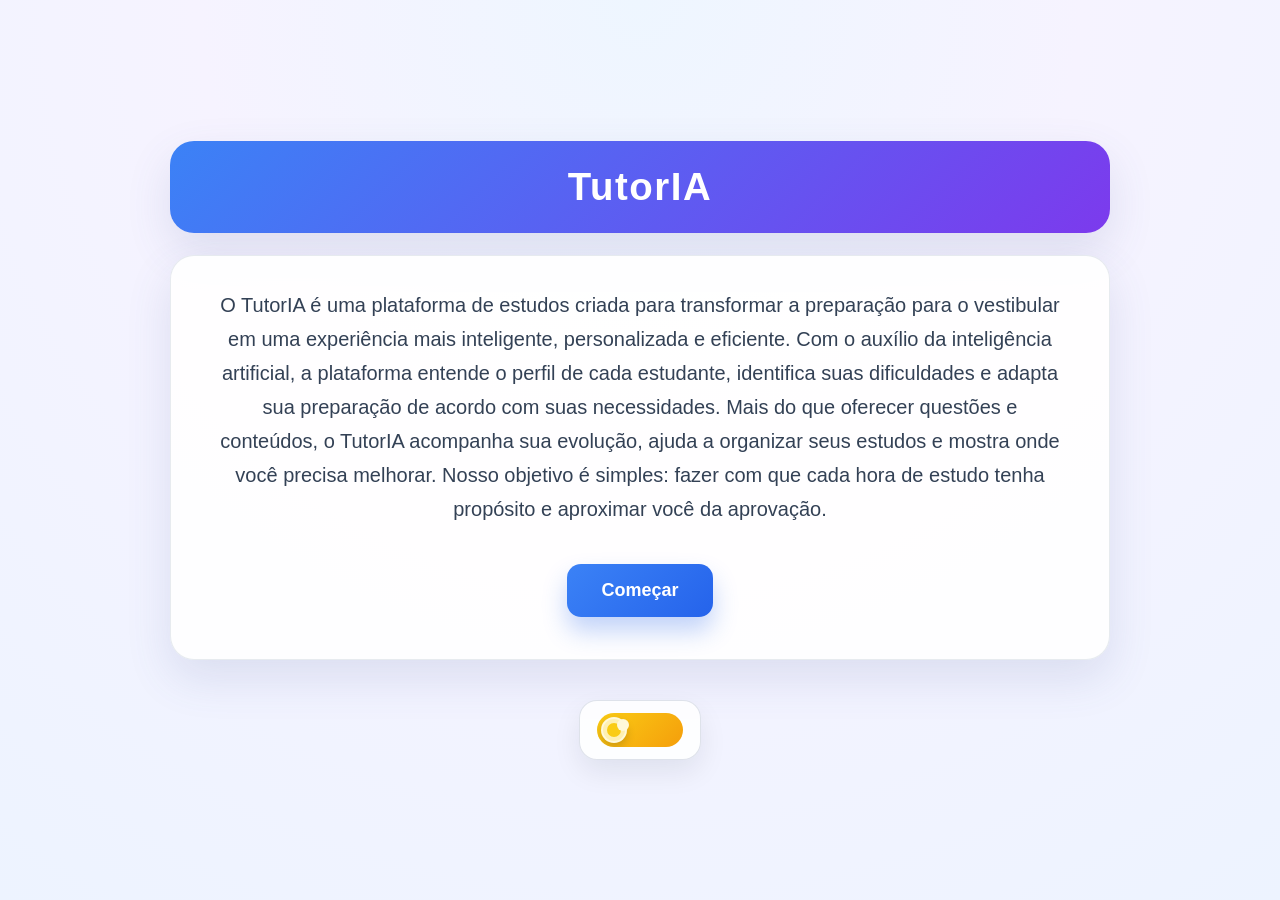
==== index.html @ a5920f99 "Primeiro commit do TutorIA" ====
<!DOCTYPE html>
<html lang="pt-BR">
<head>
    <meta charset="UTF-8">
    <meta name="viewport" content="width=device-width, initial-scale=1.0">
    <title>TutorIA</title>
    <link rel="stylesheet" href="style.css">
</head>

<body>

    <main class="hero">

        <div class="title-box">
            <h1>TutorIA</h1>
        </div>

        <div class="content-box">
            <p>
                O TutorIA é uma plataforma de estudos criada para transformar a preparação para o vestibular em uma experiência mais inteligente, personalizada e eficiente. Com o auxílio da inteligência artificial, a plataforma entende o perfil de cada estudante, identifica suas dificuldades e adapta sua preparação de acordo com suas necessidades.
                Mais do que oferecer questões e conteúdos, o TutorIA acompanha sua evolução, ajuda a organizar seus estudos e mostra onde você precisa melhorar. Nosso objetivo é simples: fazer com que cada hora de estudo tenha propósito e aproximar você da aprovação.
            </p>

            <a href="login.html">
                <button>Começar</button>
            </a>
        </div>

    </main>

    <div class="theme-toggle-card" aria-label="Alternar tema">
        <button class="theme-toggle" type="button" aria-label="Ativar modo escuro">
            <span class="toggle-track">
                <span class="toggle-thumb"></span>
            </span>
        </button>
    </div>

    <script>
        const toggle = document.querySelector('.theme-toggle');
        const body = document.body;

        function applyTheme(isDark) {
            body.classList.toggle('dark-mode', isDark);
            toggle.setAttribute('aria-label', isDark ? 'Ativar modo claro' : 'Ativar modo escuro');
            toggle.querySelector('.toggle-thumb').style.transform = isDark ? 'translateX(52px) rotate(180deg)' : 'translateX(0) rotate(0deg)';
            toggle.querySelector('.toggle-thumb').style.background = isDark ? '#dbeafe' : '#fff9d9';
            localStorage.setItem('theme', isDark ? 'dark' : 'light');
        }

        const savedTheme = localStorage.getItem('theme');
        if (savedTheme === 'dark') {
            applyTheme(true);
        }

        toggle.addEventListener('click', () => {
            const isDark = !body.classList.contains('dark-mode');
            applyTheme(isDark);
        });
    </script>

</body>
</html>
---- style.css ----
body {
    font-family: "Segoe UI", Tahoma, Geneva, Verdana, sans-serif;
    background: radial-gradient(circle at top, #eef6ff 0%, #f6f3ff 40%, #edf3ff 100%);
    margin: 0;
    min-height: 100vh;
    display: flex;
    flex-direction: column;
    justify-content: center;
    align-items: center;
    padding: 40px 20px;
    box-sizing: border-box;
    transition: background 0.35s ease, color 0.35s ease;
}

body.dark-mode {
    background: radial-gradient(circle at top, #101827 0%, #111827 35%, #0f172a 100%);
    color: #e2e8f0;
}

.hero,
.login-wrapper {
    width: 940px;
    max-width: 100%;
}

.title-box,
.content-box {
    background: rgba(255, 255, 255, 0.92);
    border: 1px solid rgba(148, 163, 184, 0.22);
    border-radius: 24px;
    box-shadow: 0 18px 45px rgba(76, 95, 150, 0.14);
    padding: 32px 42px;
    margin-bottom: 22px;
    transition: background 0.35s ease, border-color 0.35s ease, box-shadow 0.35s ease;
}

body.dark-mode .title-box,
body.dark-mode .content-box {
    background: rgba(15, 23, 42, 0.9);
    border-color: rgba(148, 163, 184, 0.22);
    box-shadow: 0 20px 50px rgba(2, 6, 23, 0.48);
}

.title-box {
    text-align: center;
    background: linear-gradient(135deg, #3b82f6 0%, #7c3aed 100%);
    border: none;
    padding-top: 24px;
    padding-bottom: 24px;
}

.title-box h1 {
    font-size: clamp(2rem, 3vw, 3rem);
    margin: 0;
    color: #ffffff;
    letter-spacing: 0.04em;
    font-weight: 700;
}

.content-box {
    text-align: center;
}

p {
    font-size: 20px;
    line-height: 1.7;
    margin: 0 0 28px;
    color: #334155;
    transition: color 0.35s ease;
}

body.dark-mode p,
body.dark-mode .login-box p {
    color: #e2e8f0;
}

button {
    padding: 16px 34px;
    font-size: 18px;
    font-weight: 600;
    cursor: pointer;
    border: none;
    border-radius: 14px;
    background: linear-gradient(135deg, #3b82f6 0%, #2563eb 100%);
    color: #fff;
    margin: 10px 0;
    box-shadow: 0 14px 24px rgba(37, 99, 235, 0.28);
    transition: transform 0.2s ease, box-shadow 0.2s ease, opacity 0.2s ease;
}

button:hover {
    transform: translateY(-2px);
    box-shadow: 0 18px 28px rgba(37, 99, 235, 0.35);
}

.secondary-btn {
    background: linear-gradient(135deg, #e2e8f0 0%, #cbd5e1 100%);
    color: #1e293b;
    box-shadow: none;
}

body.dark-mode .secondary-btn {
    background: linear-gradient(135deg, #1e293b 0%, #0f172a 100%);
    color: #e2e8f0;
}

.secondary-btn:hover {
    box-shadow: 0 10px 20px rgba(100, 116, 139, 0.2);
}

.login-box {
    display: flex;
    flex-direction: column;
    gap: 12px;
}

.account-box {
    padding-top: 28px;
    padding-bottom: 28px;
}

.login-box input {
    width: 100%;
    box-sizing: border-box;
    padding: 15px 16px;
    font-size: 16px;
    border: 1px solid #dfe7f3;
    border-radius: 12px;
    outline: none;
    background: #f8fafc;
    color: #0f172a;
    transition: border-color 0.2s ease, box-shadow 0.2s ease, background 0.2s ease, color 0.2s ease, transform 0.2s ease;
}

.login-box input:hover {
    transform: translateY(-1px);
}

body.dark-mode .login-box input {
    background: #0f172a;
    border-color: #334155;
    color: #f8fafc;
}

.login-box input:focus {
    border-color: #7c3aed;
    box-shadow: 0 0 0 4px rgba(124, 58, 237, 0.12);
}

.login-box p {
    font-size: 16px;
    margin: 18px 0 6px;
}

.form-error {
    display: none;
    margin: 0 0 10px;
    font-size: 14px;
    color: #991b1b;
    text-align: left;
    background: #fff1f2;
    border: 1px solid #fb7185;
    border-radius: 10px;
    padding: 10px 12px;
}

body.dark-mode .form-error {
    color: #fecaca;
    background: #450a0a;
    border-color: #ef4444;
}

.login-box input.invalid {
    border-color: #dc2626;
    box-shadow: 0 0 0 3px rgba(220, 38, 38, 0.12);
}

.password-field-wrap {
    position: relative;
    width: 100%;
}

.password-rules {
    display: none;
    margin-top: 8px;
    background: #f8fafc;
    border: 1px solid #dfe7f3;
    border-radius: 14px;
    padding: 12px 14px;
    text-align: left;
    box-shadow: 0 10px 22px rgba(15, 23, 42, 0.08);
    position: relative;
    z-index: 2;
}

.password-rules.show {
    display: block;
}

.password-rules p {
    margin: 0 0 8px;
    font-size: 14px;
    color: #334155;
    line-height: 1.4;
    font-weight: 600;
}

.password-rules ul {
    margin: 0;
    padding-left: 16px;
    font-size: 13px;
    color: #475569;
    line-height: 1.7;
}

.password-rules li {
    transition: color 0.2s ease;
}

.password-rules li.valid {
    color: #16a34a;
}

.password-rules li.invalid {
    color: #475569;
}

body.dark-mode .password-rules {
    background: #0f172a;
    border-color: #334155;
}

body.dark-mode .password-rules p,
body.dark-mode .password-rules ul,
body.dark-mode .password-rules li.invalid {
    color: #e2e8f0;
}

body.dark-mode .password-rules li.valid {
    color: #4ade80;
}

.remember-me {
    display: flex;
    align-items: center;
    gap: 10px;
    font-size: 15px;
    color: #475569;
    cursor: pointer;
    margin: 4px 0 2px;
    text-align: left;
}

.remember-me input {
    width: 16px;
    height: 16px;
    margin: 0;
}

body.dark-mode .remember-me {
    color: #e2e8f0;
}

a {
    text-decoration: none;
    display: inline-block;
}

.theme-toggle-card {
    width: 120px;
    height: 58px;
    background: rgba(255, 255, 255, 0.85);
    border: 1px solid rgba(148, 163, 184, 0.3);
    border-radius: 18px;
    box-shadow: 0 12px 28px rgba(15, 23, 42, 0.08);
    display: flex;
    align-items: center;
    justify-content: center;
    margin-top: 18px;
    transition: background 0.35s ease, border-color 0.35s ease, transform 0.2s ease;
}

body.dark-mode .theme-toggle-card {
    background: rgba(15, 23, 42, 0.9);
    border-color: rgba(148, 163, 184, 0.3);
}

.theme-toggle-card:hover {
    transform: translateY(-1px);
}

.theme-toggle {
    background: transparent;
    border: none;
    box-shadow: none;
    margin: 0;
    padding: 0;
    cursor: pointer;
}

.toggle-track {
    width: 86px;
    height: 34px;
    background: linear-gradient(135deg, #facc15 0%, #f59e0b 100%);
    border-radius: 999px;
    display: flex;
    align-items: center;
    padding: 4px;
    box-sizing: border-box;
    position: relative;
    transition: background 0.3s ease, transform 0.25s ease;
    overflow: hidden;
}

body.dark-mode .toggle-track {
    background: linear-gradient(135deg, #1e293b 0%, #334155 100%);
}

.toggle-thumb {
    width: 26px;
    height: 26px;
    border-radius: 50%;
    position: relative;
    display: block;
    background: #fff9d9;
    transform: translateX(0) rotate(0deg);
    transition: transform 0.35s ease, background 0.3s ease;
    box-shadow: 0 4px 10px rgba(0, 0, 0, 0.18);
}

body.dark-mode .toggle-thumb {
    transform: translateX(52px) rotate(180deg);
    background: #dbeafe;
}

.toggle-thumb::before,
.toggle-thumb::after {
    content: "";
    position: absolute;
    border-radius: 50%;
}

.toggle-thumb::before {
    width: 14px;
    height: 14px;
    background: #facc15;
    top: 6px;
    left: 6px;
    box-shadow: 0 0 0 4px rgba(250, 204, 21, 0.2);
}

.toggle-thumb::after {
    width: 12px;
    height: 12px;
    background: #fff9d9;
    top: 2px;
    left: 16px;
}

body.dark-mode .toggle-thumb::before {
    background: #f8fafc;
    box-shadow: none;
}

body.dark-mode .toggle-thumb::after {
    width: 18px;
    height: 18px;
    background: #dbeafe;
    top: 4px;
    left: 4px;
    box-shadow: inset 0 0 0 2px rgba(59, 130, 246, 0.15);
}

.theme-icon {
    display: none;
}

.menu-body {
    justify-content: center;
}

.menu-shell {
    width: 900px;
    max-width: 100%;
}

.tutorial-card {
    padding: 30px 34px 26px;
    text-align: left;
}

.welcome-header {
    display: flex;
    align-items: center;
    justify-content: space-between;
    gap: 12px;
    margin-bottom: 18px;
}

.welcome-badge {
    display: inline-flex;
    align-items: center;
    background: rgba(59, 130, 246, 0.1);
    color: #2563eb;
    border: 1px solid rgba(59, 130, 246, 0.2);
    border-radius: 999px;
    padding: 7px 12px;
    font-size: 12px;
    font-weight: 700;
    letter-spacing: 0.06em;
    text-transform: uppercase;
}

body.dark-mode .welcome-badge {
    background: rgba(96, 165, 250, 0.12);
    color: #bfdbfe;
    border-color: rgba(96, 165, 250, 0.2);
}

.tutorial-card h2 {
    margin: 0;
    font-size: clamp(1.4rem, 2vw, 2rem);
    color: #0f172a;
}

body.dark-mode .tutorial-card h2 {
    color: #f8fafc;
}

.tutorial-step {
    min-height: 180px;
    padding: 14px 0 8px;
}

.tutorial-step p {
    margin: 0 0 14px;
    font-size: 1.1rem;
    line-height: 1.6;
}

.tutorial-step ul {
    margin: 0;
    padding-left: 22px;
    display: grid;
    gap: 8px;
    color: #475569;
    font-size: 1rem;
    line-height: 1.6;
}

body.dark-mode .tutorial-step ul {
    color: #cbd5e1;
}

.tutorial-navigation {
    display: flex;
    justify-content: space-between;
    align-items: center;
    gap: 14px;
    margin-top: 22px;
    padding-top: 18px;
    border-top: 1px solid rgba(148, 163, 184, 0.28);
}

.tutorial-navigation button {
    min-width: 140px;
}

.tutorial-navigation button:disabled {
    opacity: 0.5;
    cursor: not-allowed;
    transform: none;
    box-shadow: none;
}

.tutorial-progress {
    margin-top: 18px;
    text-align: center;
    font-size: 0.9rem;
    font-weight: 700;
    color: #475569;
}

body.dark-mode .tutorial-progress {
    color: #cbd5e1;
}
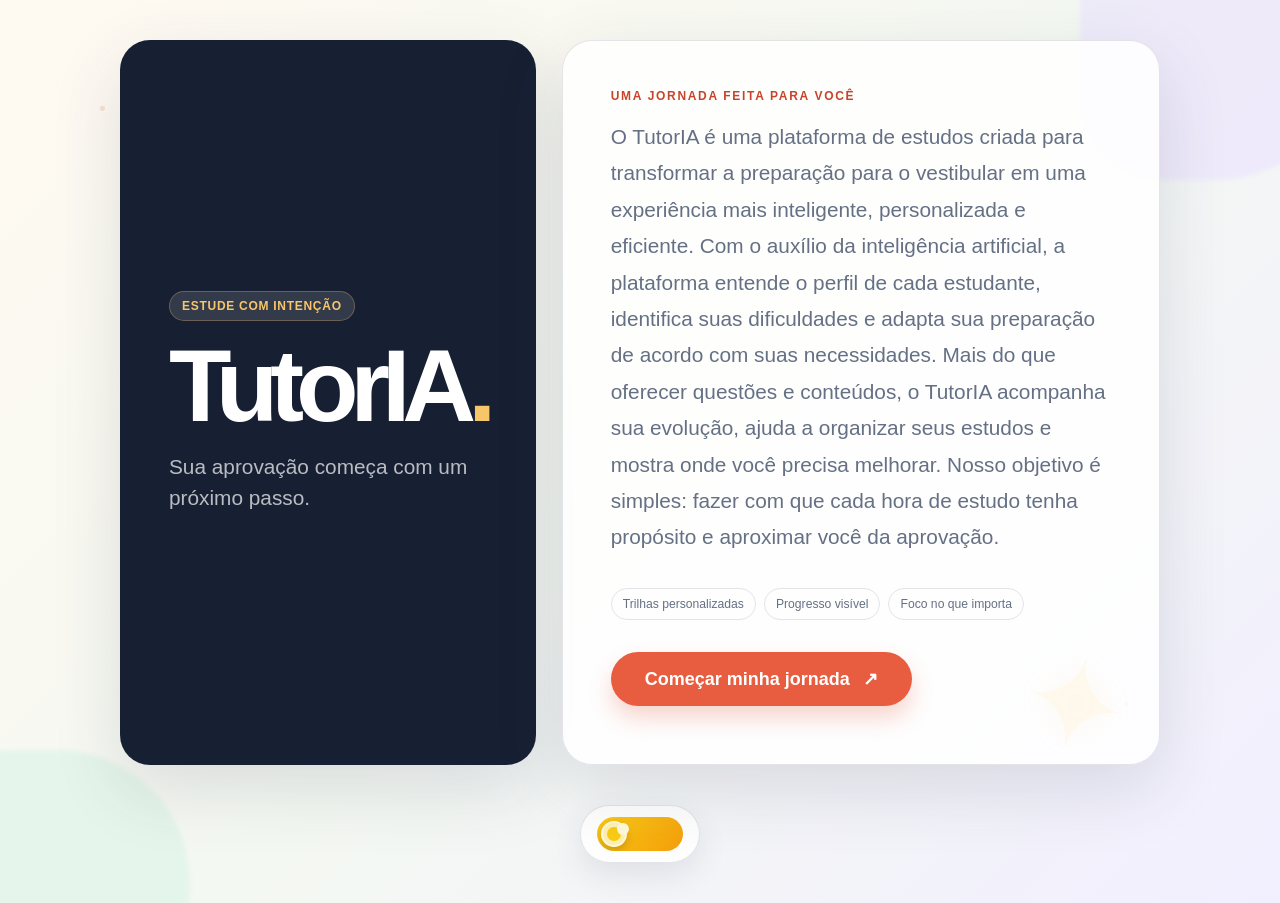
==== commit b34f9a04: "Atualiza design moderno do TutorIA" ====
--- a/index.html
+++ b/index.html
@@ -12,17 +12,26 @@
     <main class="hero">
 
         <div class="title-box">
+            <span class="welcome-badge">Estude com intenção</span>
             <h1>TutorIA</h1>
+            <p class="hero-kicker">Sua aprovação começa com um próximo passo.</p>
         </div>
 
         <div class="content-box">
+            <span class="section-eyebrow">Uma jornada feita para você</span>
             <p>
                 O TutorIA é uma plataforma de estudos criada para transformar a preparação para o vestibular em uma experiência mais inteligente, personalizada e eficiente. Com o auxílio da inteligência artificial, a plataforma entende o perfil de cada estudante, identifica suas dificuldades e adapta sua preparação de acordo com suas necessidades.
                 Mais do que oferecer questões e conteúdos, o TutorIA acompanha sua evolução, ajuda a organizar seus estudos e mostra onde você precisa melhorar. Nosso objetivo é simples: fazer com que cada hora de estudo tenha propósito e aproximar você da aprovação.
             </p>
 
-            <a href="login.html">
-                <button>Começar</button>
+            <div class="feature-row" aria-label="Benefícios do TutorIA">
+                <span>Trilhas personalizadas</span>
+                <span>Progresso visível</span>
+                <span>Foco no que importa</span>
+            </div>
+
+            <a href="login.html" target="_self">
+                <button>Começar minha jornada <span aria-hidden="true">↗</span></button>
             </a>
         </div>
 
--- a/style.css
+++ b/style.css
@@ -164,6 +164,123 @@
     padding: 10px 12px;
 }
 
+.toast-container {
+    position: fixed;
+    right: 18px;
+    bottom: 18px;
+    z-index: 9999;
+    display: flex;
+    flex-direction: column;
+    gap: 10px;
+    pointer-events: none;
+}
+
+.toast {
+    display: flex;
+    align-items: center;
+    gap: 10px;
+    min-width: 220px;
+    max-width: 320px;
+    padding: 10px 12px 10px 10px;
+    border-radius: 14px;
+    font-size: 14px;
+    line-height: 1.4;
+    color: #0f172a;
+    background: rgba(255, 255, 255, 0.97);
+    border: 1px solid rgba(148, 163, 184, 0.4);
+    border-left: 4px solid #60a5fa;
+    box-shadow: 0 18px 40px rgba(15, 23, 42, 0.16);
+    opacity: 0;
+    transform: translateY(8px);
+    animation: toastIn 0.22s ease forwards;
+    pointer-events: auto;
+    backdrop-filter: blur(4px);
+}
+
+.toast::before {
+    content: attr(data-icon);
+    display: inline-flex;
+    align-items: center;
+    justify-content: center;
+    width: 24px;
+    height: 24px;
+    border-radius: 999px;
+    font-size: 12px;
+    font-weight: 700;
+    background: rgba(96, 165, 250, 0.15);
+    color: #1d4ed8;
+    flex-shrink: 0;
+}
+
+.toast.success {
+    background: linear-gradient(135deg, #ecfdf5 0%, #f0fdf4 100%);
+    border-left-color: #22c55e;
+    color: #166534;
+}
+
+.toast.success::before {
+    background: rgba(34, 197, 94, 0.12);
+    color: #15803d;
+}
+
+.toast.error {
+    background: linear-gradient(135deg, #fff1f2 0%, #fff7f8 100%);
+    border-left-color: #ef4444;
+    color: #9f1239;
+}
+
+.toast.error::before {
+    background: rgba(239, 68, 68, 0.12);
+    color: #b91c1c;
+}
+
+.toast.info {
+    background: linear-gradient(135deg, #eff6ff 0%, #f8fbff 100%);
+    border-left-color: #3b82f6;
+    color: #1d4ed8;
+}
+
+.toast.info::before {
+    background: rgba(59, 130, 246, 0.12);
+    color: #1d4ed8;
+}
+
+body.dark-mode .toast {
+    background: rgba(15, 23, 42, 0.96);
+    border-color: rgba(148, 163, 184, 0.35);
+    color: #e2e8f0;
+    box-shadow: 0 18px 38px rgba(2, 6, 23, 0.42);
+}
+
+body.dark-mode .toast.success {
+    background: linear-gradient(135deg, rgba(20, 83, 45, 0.9) 0%, rgba(17, 24, 39, 0.95) 100%);
+    border-left-color: #4ade80;
+    color: #dcfce7;
+}
+
+body.dark-mode .toast.error {
+    background: linear-gradient(135deg, rgba(69, 10, 10, 0.9) 0%, rgba(17, 24, 39, 0.95) 100%);
+    border-left-color: #f87171;
+    color: #ffe4e6;
+}
+
+body.dark-mode .toast.info {
+    background: linear-gradient(135deg, rgba(30, 64, 175, 0.9) 0%, rgba(17, 24, 39, 0.95) 100%);
+    border-left-color: #60a5fa;
+    color: #dbeafe;
+}
+
+@keyframes toastIn {
+    from {
+        opacity: 0;
+        transform: translateY(8px);
+    }
+    to {
+        opacity: 1;
+        transform: translateY(0);
+    }
+}
+
 body.dark-mode .form-error {
     color: #fecaca;
     background: #450a0a;
@@ -483,4 +600,125 @@
 
 body.dark-mode .tutorial-progress {
     color: #cbd5e1;
+}
+
+/* TutorIA visual refresh */
+:root {
+    --ink: #172033;
+    --muted: #657084;
+    --paper: rgba(255, 255, 255, 0.86);
+    --line: rgba(31, 44, 69, 0.12);
+    --accent: #e85d3f;
+    --accent-dark: #c7442a;
+    --mint: #d8f3e5;
+    --lavender: #e9e1ff;
+    --shadow: 0 24px 70px rgba(48, 56, 87, 0.14);
+}
+
+* { box-sizing: border-box; }
+
+body {
+    font-family: "Trebuchet MS", "Segoe UI", sans-serif;
+    color: var(--ink);
+    background: #f8f6f1;
+    background-image: radial-gradient(circle at 8% 12%, rgba(232, 93, 63, 0.18) 0 2px, transparent 3px),
+        radial-gradient(circle at 88% 78%, rgba(91, 157, 137, 0.2) 0 2px, transparent 3px),
+        linear-gradient(135deg, #fffaf1 0%, #f4f8f2 52%, #f2efff 100%);
+    position: relative;
+    overflow-x: hidden;
+}
+
+body::before,
+body::after {
+    content: "";
+    position: fixed;
+    z-index: -1;
+    width: 280px;
+    height: 280px;
+    border-radius: 42% 58% 64% 36%;
+    filter: blur(2px);
+    opacity: 0.55;
+    animation: drift 12s ease-in-out infinite alternate;
+}
+
+body::before { top: -100px; right: -80px; background: var(--lavender); }
+body::after { bottom: -130px; left: -90px; background: var(--mint); animation-delay: -4s; }
+
+.hero, .login-wrapper, .menu-shell { width: min(1040px, 100%); position: relative; z-index: 1; }
+.hero { display: grid; grid-template-columns: 0.82fr 1.18fr; gap: 26px; align-items: stretch; }
+.title-box, .content-box { border-radius: 30px; border: 1px solid var(--line); box-shadow: var(--shadow); }
+.title-box { display: flex; flex-direction: column; justify-content: center; min-height: 350px; padding: 48px; text-align: left; background: var(--ink); overflow: hidden; }
+.title-box::after { content: "✦"; position: absolute; right: 32px; bottom: 18px; color: #f7c66a; font-size: 8rem; line-height: 1; opacity: 0.75; transform: rotate(14deg); }
+.title-box h1 { position: relative; z-index: 1; max-width: 420px; font-size: clamp(3rem, 8vw, 6.5rem); line-height: 0.92; letter-spacing: -0.08em; }
+.title-box h1::after { content: "."; color: #f7c66a; }
+.title-box .welcome-badge { position: relative; z-index: 1; align-self: flex-start; margin-bottom: 18px; background: rgba(255,255,255,.12); color: #f7c66a; border: 1px solid rgba(247,198,106,.28); }
+.hero-kicker { position: relative; z-index: 1; margin: 18px 0 0; color: rgba(255,255,255,.7); font-size: 1rem; line-height: 1.5; }
+.section-eyebrow { display: block; margin-bottom: 16px; color: var(--accent-dark); font-size: .75rem; font-weight: 700; letter-spacing: .14em; text-transform: uppercase; }
+.feature-row { display: flex; flex-wrap: wrap; gap: 8px; margin: 4px 0 22px; }
+.feature-row span { border: 1px solid var(--line); border-radius: 999px; padding: 8px 11px; color: var(--muted); font-size: .76rem; }
+.hero .content-box a { align-self: flex-start; }
+.hero .content-box button span { display: inline-block; margin-left: 8px; transition: transform .2s ease; }
+.hero .content-box button:hover span { transform: translate(3px, -3px); }
+.content-box { background: var(--paper); backdrop-filter: blur(16px); }
+.hero .content-box { display: flex; flex-direction: column; justify-content: center; min-height: 350px; padding: 48px; text-align: left; }
+p { color: var(--muted); font-size: 1.05rem; line-height: 1.75; }
+.hero p { max-width: 620px; font-size: clamp(1.05rem, 2vw, 1.3rem); }
+
+button { border-radius: 999px; background: var(--accent); box-shadow: 0 12px 22px rgba(232, 93, 63, 0.25); transition: transform .2s ease, box-shadow .2s ease, background .2s ease; }
+button:hover { transform: translateY(-3px) rotate(-1deg); background: var(--accent-dark); box-shadow: 0 16px 30px rgba(232, 93, 63, 0.3); }
+.secondary-btn { background: #e9ece8; color: var(--ink); }
+.secondary-btn:hover { background: #dfe7df; box-shadow: 0 10px 20px rgba(48, 56, 87, 0.12); }
+
+.login-wrapper { max-width: 600px; }
+.login-wrapper .title-box { min-height: auto; padding: 28px 36px; text-align: left; background: var(--ink); }
+.login-wrapper .title-box h1 { font-size: clamp(2rem, 5vw, 3.5rem); letter-spacing: -0.06em; }
+.login-wrapper .title-box .welcome-badge { margin-bottom: 12px; }
+.login-wrapper .title-box::after { font-size: 4rem; right: 24px; bottom: -4px; }
+.login-box { padding: 34px 38px; gap: 14px; }
+.login-box input { border: 1px solid var(--line); border-radius: 15px; padding: 17px 18px; background: rgba(255,255,255,.72); font-family: inherit; }
+.login-box input:focus { border-color: var(--accent); box-shadow: 0 0 0 4px rgba(232, 93, 63, .14); transform: translateY(-1px); }
+.login-box button[type="submit"] { width: 100%; margin-top: 6px; }
+.login-box p { font-size: .95rem; margin: 14px 0 2px; }
+.login-box a { width: 100%; }
+.login-box a button { width: 100%; }
+.remember-me { color: var(--muted); }
+.form-error { border-radius: 14px; }
+
+.theme-toggle-card { background: var(--paper); border: 1px solid var(--line); border-radius: 999px; box-shadow: 0 12px 30px rgba(48, 56, 87, .1); }
+.theme-toggle { background: transparent; box-shadow: none; }
+.theme-toggle:hover { background: transparent; box-shadow: none; transform: none; }
+
+.menu-shell { max-width: 900px; }
+.menu-shell .title-box { min-height: auto; padding: 30px 38px; }
+.tutorial-card { padding: 38px 42px 30px; }
+.welcome-badge { background: var(--mint); border: 0; color: #34735e; }
+.tutorial-card h2 { font-size: clamp(1.8rem, 4vw, 3rem); letter-spacing: -0.05em; }
+.tutorial-step { min-height: 210px; padding-top: 28px; }
+.tutorial-step p { font-size: 1.25rem; color: var(--ink); }
+.tutorial-step ul { list-style: none; padding-left: 0; }
+.tutorial-step li { padding: 10px 14px; border-radius: 12px; background: rgba(216, 243, 229, .5); color: var(--muted); }
+.tutorial-step li::before { content: "↗"; color: var(--accent); font-weight: 700; margin-right: 10px; }
+.tutorial-navigation { border-top-color: var(--line); }
+.tutorial-navigation button { min-width: 150px; }
+
+@keyframes drift { from { transform: translate3d(0, 0, 0) rotate(0); } to { transform: translate3d(18px, -16px, 0) rotate(12deg); } }
+@keyframes reveal { from { opacity: 0; transform: translateY(18px); } to { opacity: 1; transform: translateY(0); } }
+.hero, .login-wrapper, .menu-shell { animation: reveal .65s ease both; }
+
+body.dark-mode { background: #141927; background-image: radial-gradient(circle at 10% 10%, rgba(232, 93, 63, .14), transparent 28%), linear-gradient(135deg, #141927, #202333 65%, #17231f); }
+body.dark-mode { --ink: #f7f5ef; --muted: #bac1ce; --paper: rgba(27, 32, 48, .86); --line: rgba(255, 255, 255, .12); --shadow: 0 24px 70px rgba(0, 0, 0, .28); }
+body.dark-mode .login-box input { background: rgba(18, 23, 36, .8); color: #f7f5ef; }
+body.dark-mode .tutorial-step p, body.dark-mode .tutorial-card h2 { color: var(--ink); }
+body.dark-mode .tutorial-step li { background: rgba(52, 115, 94, .2); color: var(--muted); }
+
+@media (max-width: 720px) {
+    body { padding: 22px 14px; }
+    .hero { grid-template-columns: 1fr; gap: 14px; }
+    .title-box, .hero .content-box { min-height: auto; padding: 30px 26px; }
+    .title-box h1 { font-size: clamp(3.6rem, 18vw, 5.5rem); }
+    .hero .content-box { padding: 28px 26px; }
+    .login-box, .tutorial-card { padding: 26px 22px; }
+    .welcome-header { align-items: flex-start; flex-direction: column; }
+    .tutorial-navigation { align-items: stretch; flex-direction: column-reverse; }
+    .tutorial-navigation button { width: 100%; }
 }
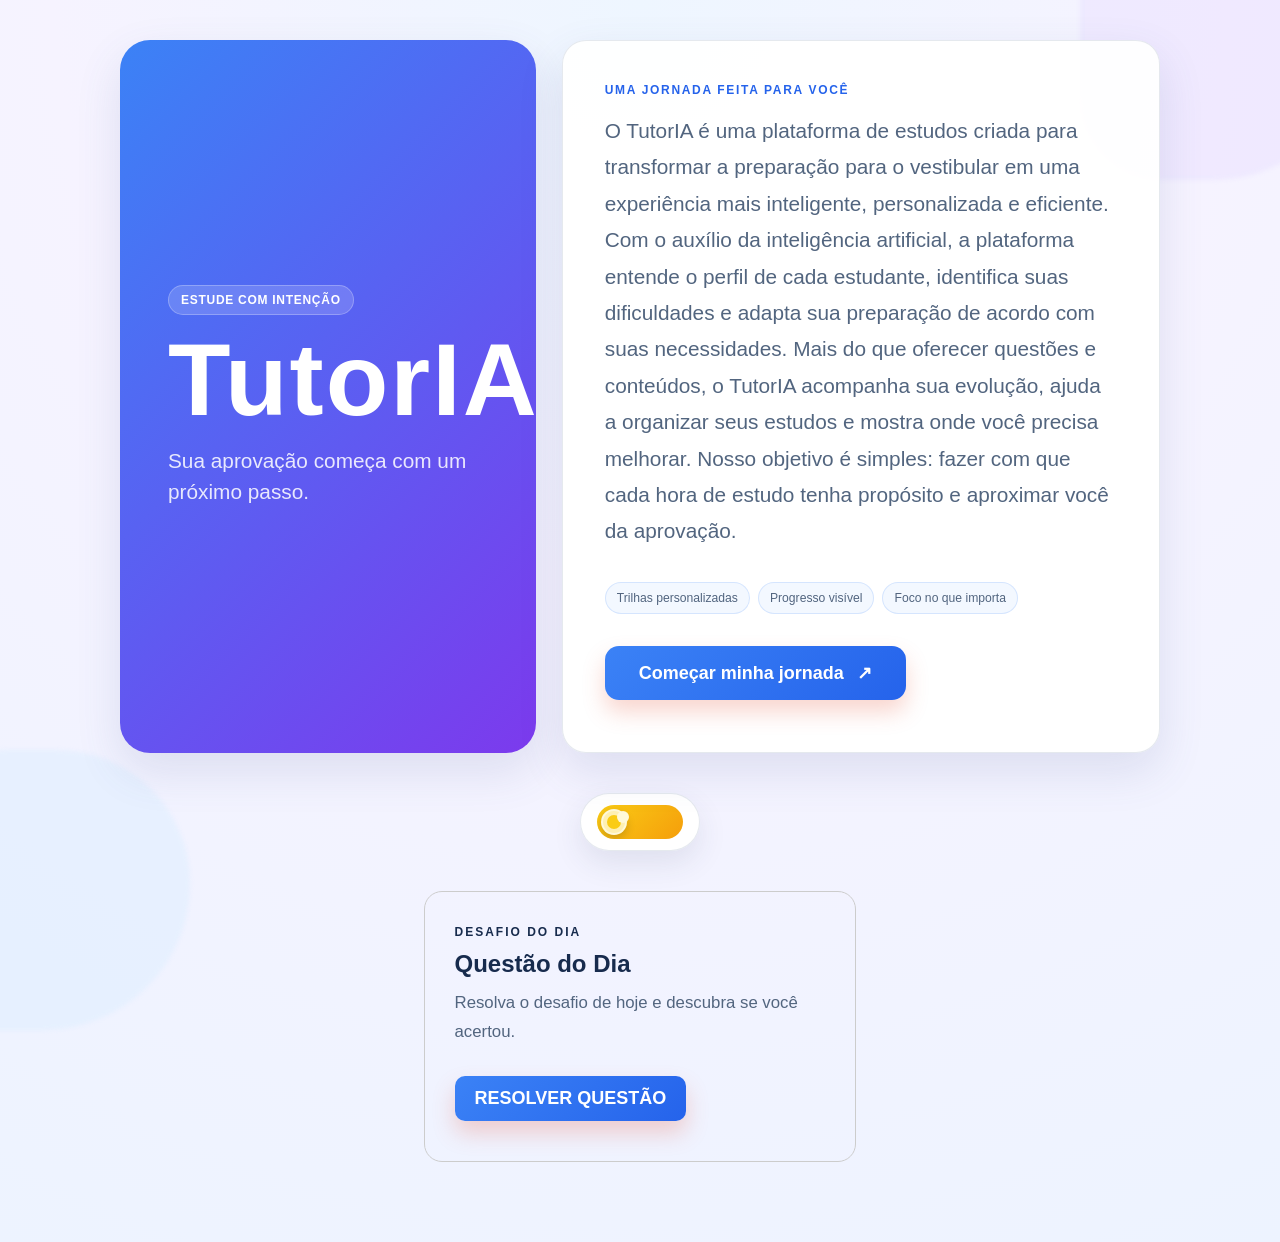
==== commit b93c6351: "Atualiza visual híbrido do TutorIA" ====
--- a/index.html
+++ b/index.html
@@ -67,6 +67,20 @@
             applyTheme(isDark);
         });
     </script>
+    <a href="questao-diaria.html" class="daily-question-link">
+        <div class="daily-question-card">
+            <span>DESAFIO DO DIA</span>
 
+            <h2>Questão do Dia</h2>
+
+            <p>
+                Resolva o desafio de hoje e descubra se você acertou.
+            </p>
+
+            <button type="button">
+                RESOLVER QUESTÃO
+            </button>
+        </div>
+    </a>
 </body>
 </html>
--- a/style.css
+++ b/style.css
@@ -721,4 +721,120 @@
     .welcome-header { align-items: flex-start; flex-direction: column; }
     .tutorial-navigation { align-items: stretch; flex-direction: column-reverse; }
     .tutorial-navigation button { width: 100%; }
+}
+
+/* Equilibrio entre o visual original e o novo */
+:root {
+    --ink: #172b4d;
+    --muted: #52657f;
+    --paper: rgba(255, 255, 255, 0.94);
+    --line: rgba(148, 163, 184, 0.24);
+    --accent: #3b82f6;
+    --accent-dark: #2563eb;
+    --mint: #e0edff;
+    --lavender: #eee8ff;
+    --shadow: 0 18px 45px rgba(76, 95, 150, 0.14);
+}
+
+body {
+    font-family: "Segoe UI", Tahoma, Geneva, Verdana, sans-serif;
+    background: radial-gradient(circle at top, #eef6ff 0%, #f6f3ff 42%, #edf3ff 100%);
+}
+
+body::before { background: #e6dcff; opacity: .42; }
+body::after { background: #d9edff; opacity: .42; }
+
+.title-box {
+    background: linear-gradient(135deg, #3b82f6 0%, #7c3aed 100%);
+    border: none;
+}
+
+.title-box::after { color: rgba(255, 255, 255, .22); }
+.title-box h1 { letter-spacing: .02em; }
+.title-box h1::after { color: #facc15; }
+.title-box .welcome-badge { background: rgba(255,255,255,.16); color: #fff; border-color: rgba(255,255,255,.25); }
+.hero-kicker { color: rgba(255,255,255,.86); }
+.content-box { border-radius: 24px; }
+.hero .content-box { padding: 42px; }
+.section-eyebrow { color: #2563eb; }
+.feature-row span { background: rgba(59, 130, 246, .06); border-color: rgba(59, 130, 246, .16); }
+
+button { border-radius: 14px; background: linear-gradient(135deg, #3b82f6 0%, #2563eb 100%); }
+button:hover { background: linear-gradient(135deg, #2563eb 0%, #1d4ed8 100%); }
+.secondary-btn { background: linear-gradient(135deg, #e2e8f0 0%, #cbd5e1 100%); }
+.secondary-btn:hover { background: linear-gradient(135deg, #cbd5e1 0%, #b8c4d4 100%); }
+
+.login-wrapper .title-box { background: linear-gradient(135deg, #3b82f6 0%, #7c3aed 100%); }
+.login-box input { border-radius: 12px; }
+.login-box input:focus { border-color: #7c3aed; box-shadow: 0 0 0 4px rgba(124, 58, 237, .12); }
+.welcome-badge { background: rgba(59, 130, 246, .1); color: #2563eb; }
+.tutorial-step li { background: rgba(59, 130, 246, .06); }
+.tutorial-step li::before { color: #2563eb; }
+
+body.dark-mode {
+    --ink: #e2e8f0;
+    --muted: #c1ccdc;
+    --paper: rgba(15, 23, 42, .92);
+    --line: rgba(148, 163, 184, .22);
+    --mint: #172b4d;
+    --lavender: #24204a;
+    --shadow: 0 20px 50px rgba(2, 6, 23, .48);
+    background: radial-gradient(circle at top, #101827 0%, #111827 42%, #0f172a 100%);
+}
+
+body.dark-mode .title-box { background: linear-gradient(135deg, #1d4ed8 0%, #5b21b6 100%); }
+body.dark-mode .content-box { background: rgba(15, 23, 42, .9); }
+body.dark-mode .section-eyebrow { color: #93c5fd; }
+body.dark-mode .feature-row span { background: rgba(96, 165, 250, .1); }
+
+@media (max-width: 720px) {
+    .hero .content-box { padding: 28px 26px; }
+}
+.daily-question-link {
+    text-decoration: none;
+    color: inherit;
+}
+
+.daily-question-card {
+    width: min(850px, 92%);
+    margin: 40px auto;
+    padding: 30px;
+
+    border: 1px solid #ccc;
+    border-radius: 18px;
+
+    cursor: pointer;
+
+    transition:
+        transform 0.2s ease,
+        border-color 0.2s ease;
+}
+
+.daily-question-card:hover {
+    transform: translateY(-3px);
+}
+
+.daily-question-card span {
+    font-size: 12px;
+    font-weight: 700;
+    letter-spacing: 2px;
+}
+
+.daily-question-card h2 {
+    margin: 10px 0;
+}
+
+.daily-question-card p {
+    margin-bottom: 20px;
+}
+
+.daily-question-card button {
+    padding: 12px 20px;
+
+    border: none;
+    border-radius: 10px;
+
+    cursor: pointer;
+
+    font-weight: 600;
 }
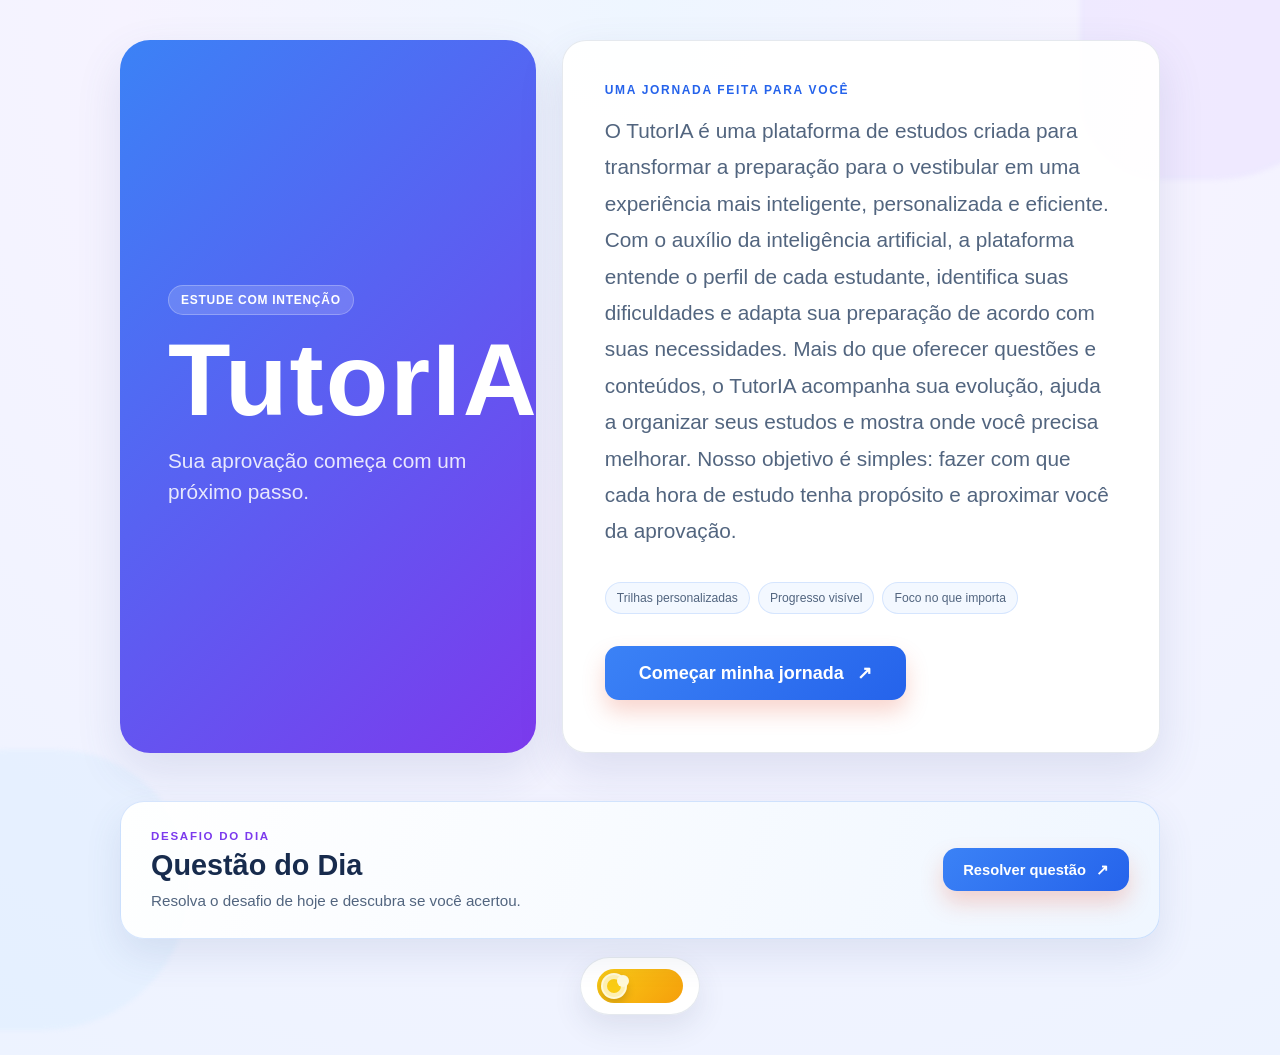
==== commit 699357d5: "Integra questão diária ao design da home" ====
--- a/index.html
+++ b/index.html
@@ -35,6 +35,18 @@
             </a>
         </div>
 
+        <a href="questao-diaria.html" class="daily-question-link">
+            <div class="daily-question-card">
+                <div class="daily-question-copy">
+                    <span class="daily-question-label">DESAFIO DO DIA</span>
+                    <h2>Questão do Dia</h2>
+                    <p>Resolva o desafio de hoje e descubra se você acertou.</p>
+                </div>
+
+                <button type="button">Resolver questão <span aria-hidden="true">↗</span></button>
+            </div>
+        </a>
+
     </main>
 
     <div class="theme-toggle-card" aria-label="Alternar tema">
@@ -67,20 +79,5 @@
             applyTheme(isDark);
         });
     </script>
-    <a href="questao-diaria.html" class="daily-question-link">
-        <div class="daily-question-card">
-            <span>DESAFIO DO DIA</span>
-
-            <h2>Questão do Dia</h2>
-
-            <p>
-                Resolva o desafio de hoje e descubra se você acertou.
-            </p>
-
-            <button type="button">
-                RESOLVER QUESTÃO
-            </button>
-        </div>
-    </a>
 </body>
 </html>
--- a/style.css
+++ b/style.css
@@ -790,51 +790,75 @@
 @media (max-width: 720px) {
     .hero .content-box { padding: 28px 26px; }
 }
+
 .daily-question-link {
+    grid-column: 1 / -1;
+    color: inherit;
     text-decoration: none;
-    color: inherit;
+    animation: reveal .75s .12s ease both;
 }
 
 .daily-question-card {
-    width: min(850px, 92%);
-    margin: 40px auto;
-    padding: 30px;
-
-    border: 1px solid #ccc;
-    border-radius: 18px;
-
-    cursor: pointer;
-
-    transition:
-        transform 0.2s ease,
-        border-color 0.2s ease;
-}
-
-.daily-question-card:hover {
-    transform: translateY(-3px);
-}
-
-.daily-question-card span {
-    font-size: 12px;
-    font-weight: 700;
-    letter-spacing: 2px;
+    display: flex;
+    align-items: center;
+    justify-content: space-between;
+    gap: 28px;
+    padding: 24px 30px;
+    border: 1px solid rgba(59, 130, 246, .2);
+    border-radius: 24px;
+    background: linear-gradient(110deg, rgba(255, 255, 255, .96), rgba(239, 246, 255, .96));
+    box-shadow: 0 16px 36px rgba(76, 95, 150, .12);
+    transition: transform .22s ease, box-shadow .22s ease, border-color .22s ease;
+}
+
+.daily-question-link:hover .daily-question-card {
+    transform: translateY(-4px);
+    border-color: rgba(59, 130, 246, .42);
+    box-shadow: 0 22px 42px rgba(76, 95, 150, .18);
+}
+
+.daily-question-copy { min-width: 0; }
+.daily-question-label {
+    display: inline-block;
+    margin-bottom: 7px;
+    color: #7c3aed;
+    font-size: .72rem;
+    font-weight: 800;
+    letter-spacing: .15em;
 }
 
 .daily-question-card h2 {
-    margin: 10px 0;
+    margin: 0 0 6px;
+    color: #172b4d;
+    font-size: clamp(1.35rem, 3vw, 1.8rem);
 }
 
 .daily-question-card p {
-    margin-bottom: 20px;
+    margin: 0;
+    color: #52657f;
+    font-size: .95rem;
 }
 
 .daily-question-card button {
-    padding: 12px 20px;
-
-    border: none;
-    border-radius: 10px;
-
-    cursor: pointer;
-
-    font-weight: 600;
+    flex: 0 0 auto;
+    margin: 0;
+    padding: 13px 20px;
+    font-size: .92rem;
+    text-transform: none;
+}
+
+.daily-question-card button span { margin-left: 6px; }
+
+body.dark-mode .daily-question-card {
+    background: linear-gradient(110deg, rgba(15, 23, 42, .94), rgba(30, 41, 72, .94));
+    border-color: rgba(96, 165, 250, .25);
+}
+
+body.dark-mode .daily-question-card h2 { color: #f8fafc; }
+body.dark-mode .daily-question-card p { color: #cbd5e1; }
+body.dark-mode .daily-question-label { color: #c4b5fd; }
+
+@media (max-width: 720px) {
+    .daily-question-card { align-items: flex-start; flex-direction: column; gap: 14px; padding: 22px; }
+    .daily-question-card button { width: 100%; }
 }
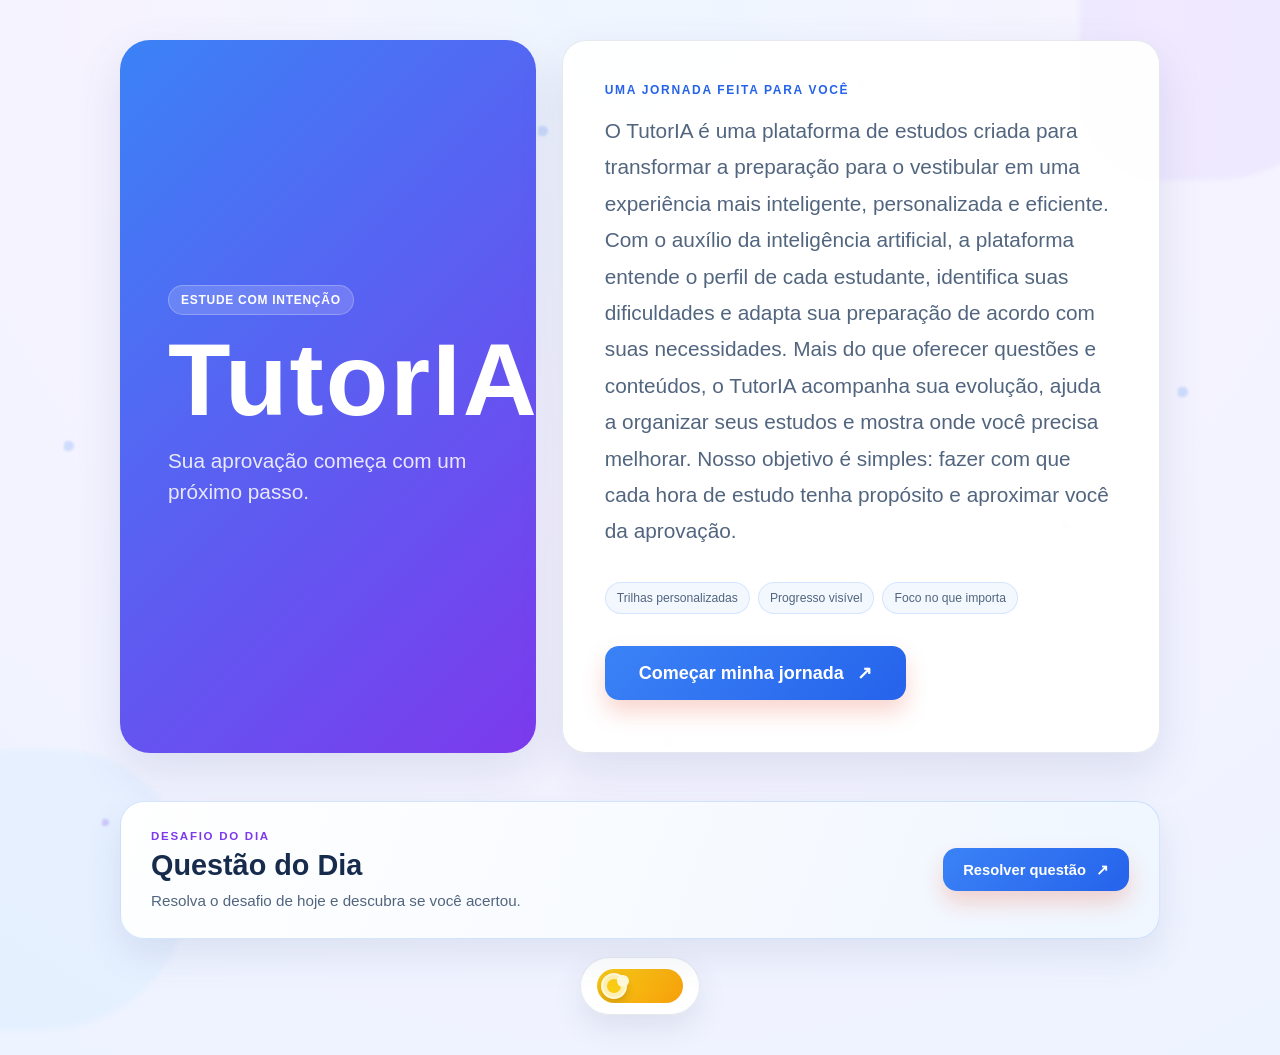
==== commit 4d4ee46f: "Adiciona partículas animadas ao fundo" ====
--- a/index.html
+++ b/index.html
@@ -8,6 +8,12 @@
 </head>
 
 <body>
+
+<div class="daily-particles" aria-hidden="true">
+    <span></span><span></span><span></span><span></span>
+    <span></span><span></span><span></span><span></span>
+    <span></span><span></span><span></span><span></span>
+</div>
 
     <main class="hero">
 
--- a/style.css
+++ b/style.css
@@ -744,6 +744,65 @@
 body::before { background: #e6dcff; opacity: .42; }
 body::after { background: #d9edff; opacity: .42; }
 
+.daily-particles {
+    position: fixed;
+    inset: 0;
+    z-index: 0;
+    overflow: hidden;
+    pointer-events: none;
+}
+
+.daily-particles span {
+    position: absolute;
+    width: 7px;
+    height: 7px;
+    border-radius: 42% 58% 64% 36%;
+    background: rgba(124, 58, 237, 0.22);
+    filter: blur(1px);
+    animation: daily-particle-drift 24s ease-in-out infinite alternate;
+}
+
+.daily-particles span:nth-child(3n) {
+    width: 10px;
+    height: 10px;
+    background: rgba(59, 130, 246, 0.2);
+    animation-duration: 30s;
+}
+
+.daily-particles span:nth-child(3n + 1) {
+    background: rgba(232, 93, 63, 0.16);
+    animation-duration: 27s;
+}
+
+.daily-particles span:nth-child(1) { top: 17%; left: 12%; animation-delay: -8s; }
+.daily-particles span:nth-child(2) { top: 28%; left: 25%; animation-delay: -19s; }
+.daily-particles span:nth-child(3) { top: 14%; left: 42%; animation-delay: -13s; }
+.daily-particles span:nth-child(4) { top: 34%; left: 72%; animation-delay: -23s; }
+.daily-particles span:nth-child(5) { top: 63%; left: 15%; animation-delay: -5s; }
+.daily-particles span:nth-child(6) { top: 76%; left: 31%; animation-delay: -17s; }
+.daily-particles span:nth-child(7) { top: 82%; left: 52%; animation-delay: -10s; }
+.daily-particles span:nth-child(8) { top: 58%; left: 83%; animation-delay: -21s; }
+.daily-particles span:nth-child(9) { top: 43%; left: 92%; animation-delay: -15s; }
+.daily-particles span:nth-child(10) { top: 9%; left: 67%; animation-delay: -2s; }
+.daily-particles span:nth-child(11) { top: 91%; left: 8%; animation-delay: -25s; }
+.daily-particles span:nth-child(12) { top: 49%; left: 5%; animation-delay: -12s; }
+
+@keyframes daily-particle-drift {
+    0% { transform: translate3d(0, 0, 0) rotate(0deg); }
+    50% { transform: translate3d(24px, -18px, 0) rotate(90deg); }
+    100% { transform: translate3d(-18px, 22px, 0) rotate(180deg); }
+}
+
+body.dark-mode .daily-particles span { background: rgba(167, 139, 250, 0.24); }
+body.dark-mode .daily-particles span:nth-child(3n) { background: rgba(96, 165, 250, 0.22); }
+body.dark-mode .daily-particles span:nth-child(3n + 1) { background: rgba(248, 113, 113, 0.18); }
+
+@media (prefers-reduced-motion: reduce) {
+    .daily-particles span { animation: none; }
+}
+
+.daily-container { position: relative; z-index: 1; }
+
 .title-box {
     background: linear-gradient(135deg, #3b82f6 0%, #7c3aed 100%);
     border: none;
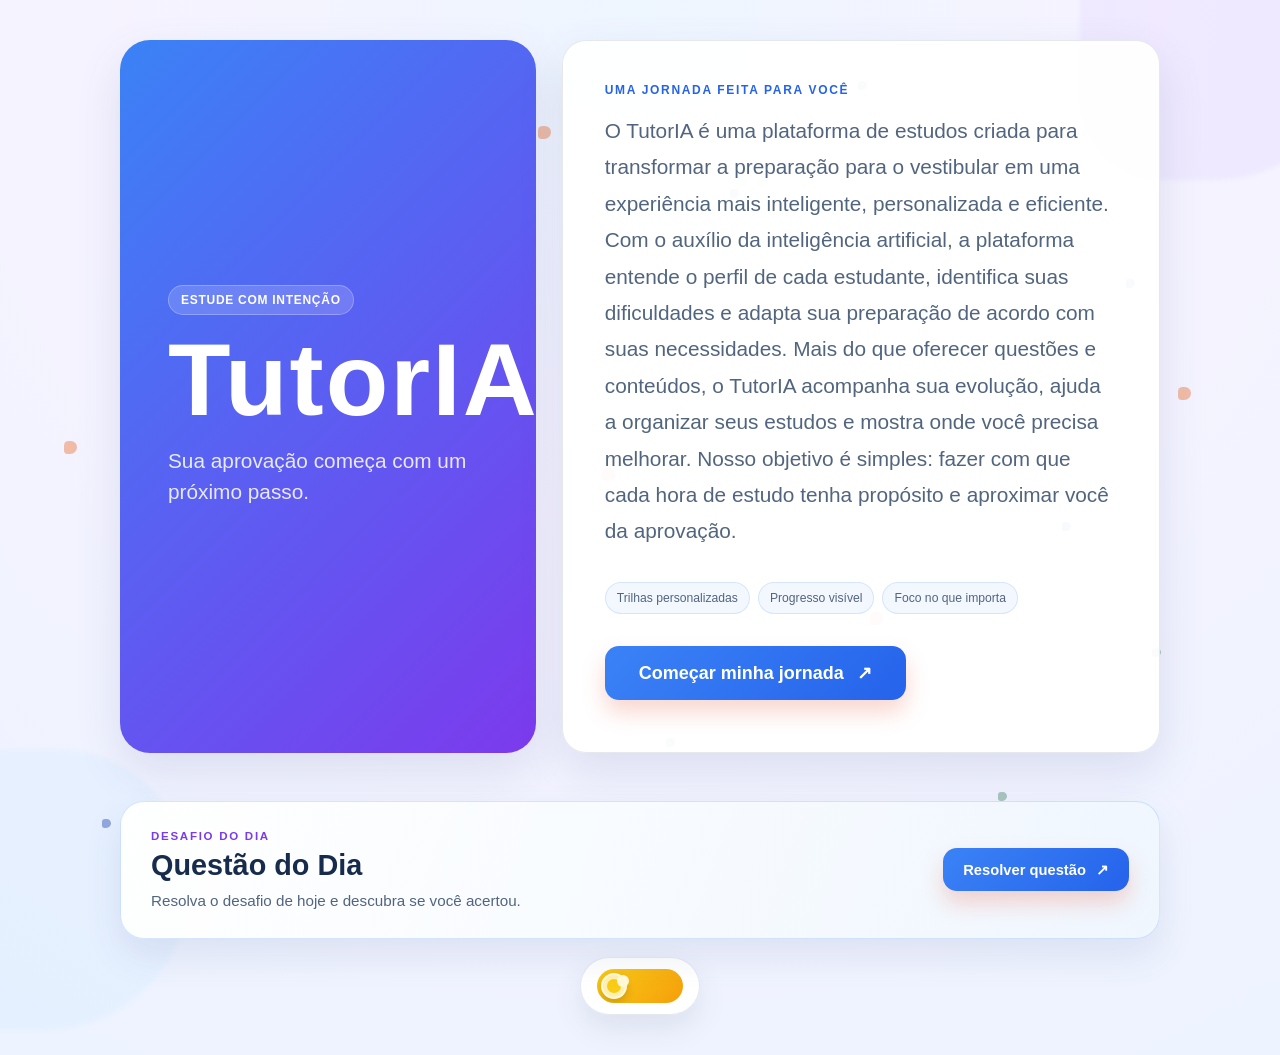
==== commit bb277ea9: "Aumenta contraste e movimento das partículas" ====
--- a/index.html
+++ b/index.html
@@ -10,6 +10,8 @@
 <body>
 
 <div class="daily-particles" aria-hidden="true">
+    <span></span><span></span><span></span><span></span>
+    <span></span><span></span><span></span><span></span>
     <span></span><span></span><span></span><span></span>
     <span></span><span></span><span></span><span></span>
     <span></span><span></span><span></span><span></span>
--- a/style.css
+++ b/style.css
@@ -754,24 +754,24 @@
 
 .daily-particles span {
     position: absolute;
-    width: 7px;
-    height: 7px;
+    width: 9px;
+    height: 9px;
     border-radius: 42% 58% 64% 36%;
-    background: rgba(124, 58, 237, 0.22);
-    filter: blur(1px);
-    animation: daily-particle-drift 24s ease-in-out infinite alternate;
+    background: rgba(30, 64, 175, 0.42);
+    filter: blur(0.5px);
+    animation: daily-particle-drift 20s ease-in-out infinite alternate;
 }
 
 .daily-particles span:nth-child(3n) {
-    width: 10px;
-    height: 10px;
-    background: rgba(59, 130, 246, 0.2);
-    animation-duration: 30s;
+    width: 13px;
+    height: 13px;
+    background: rgba(234, 88, 12, 0.36);
+    animation-duration: 24s;
 }
 
 .daily-particles span:nth-child(3n + 1) {
-    background: rgba(232, 93, 63, 0.16);
-    animation-duration: 27s;
+    background: rgba(22, 101, 52, 0.32);
+    animation-duration: 22s;
 }
 
 .daily-particles span:nth-child(1) { top: 17%; left: 12%; animation-delay: -8s; }
@@ -786,16 +786,24 @@
 .daily-particles span:nth-child(10) { top: 9%; left: 67%; animation-delay: -2s; }
 .daily-particles span:nth-child(11) { top: 91%; left: 8%; animation-delay: -25s; }
 .daily-particles span:nth-child(12) { top: 49%; left: 5%; animation-delay: -12s; }
+.daily-particles span:nth-child(13) { top: 21%; left: 57%; animation-delay: -7s; }
+.daily-particles span:nth-child(14) { top: 38%; left: 34%; animation-delay: -18s; }
+.daily-particles span:nth-child(15) { top: 68%; left: 68%; animation-delay: -3s; }
+.daily-particles span:nth-child(16) { top: 88%; left: 78%; animation-delay: -14s; }
+.daily-particles span:nth-child(17) { top: 6%; left: 29%; animation-delay: -22s; }
+.daily-particles span:nth-child(18) { top: 52%; left: 47%; animation-delay: -11s; }
+.daily-particles span:nth-child(19) { top: 72%; left: 90%; animation-delay: -20s; }
+.daily-particles span:nth-child(20) { top: 31%; left: 88%; animation-delay: -6s; }
 
 @keyframes daily-particle-drift {
     0% { transform: translate3d(0, 0, 0) rotate(0deg); }
-    50% { transform: translate3d(24px, -18px, 0) rotate(90deg); }
-    100% { transform: translate3d(-18px, 22px, 0) rotate(180deg); }
-}
-
-body.dark-mode .daily-particles span { background: rgba(167, 139, 250, 0.24); }
-body.dark-mode .daily-particles span:nth-child(3n) { background: rgba(96, 165, 250, 0.22); }
-body.dark-mode .daily-particles span:nth-child(3n + 1) { background: rgba(248, 113, 113, 0.18); }
+    50% { transform: translate3d(62px, -46px, 0) rotate(140deg); }
+    100% { transform: translate3d(-48px, 58px, 0) rotate(280deg); }
+}
+
+body.dark-mode .daily-particles span { background: rgba(147, 197, 253, 0.5); }
+body.dark-mode .daily-particles span:nth-child(3n) { background: rgba(251, 146, 60, 0.46); }
+body.dark-mode .daily-particles span:nth-child(3n + 1) { background: rgba(110, 231, 183, 0.42); }
 
 @media (prefers-reduced-motion: reduce) {
     .daily-particles span { animation: none; }
